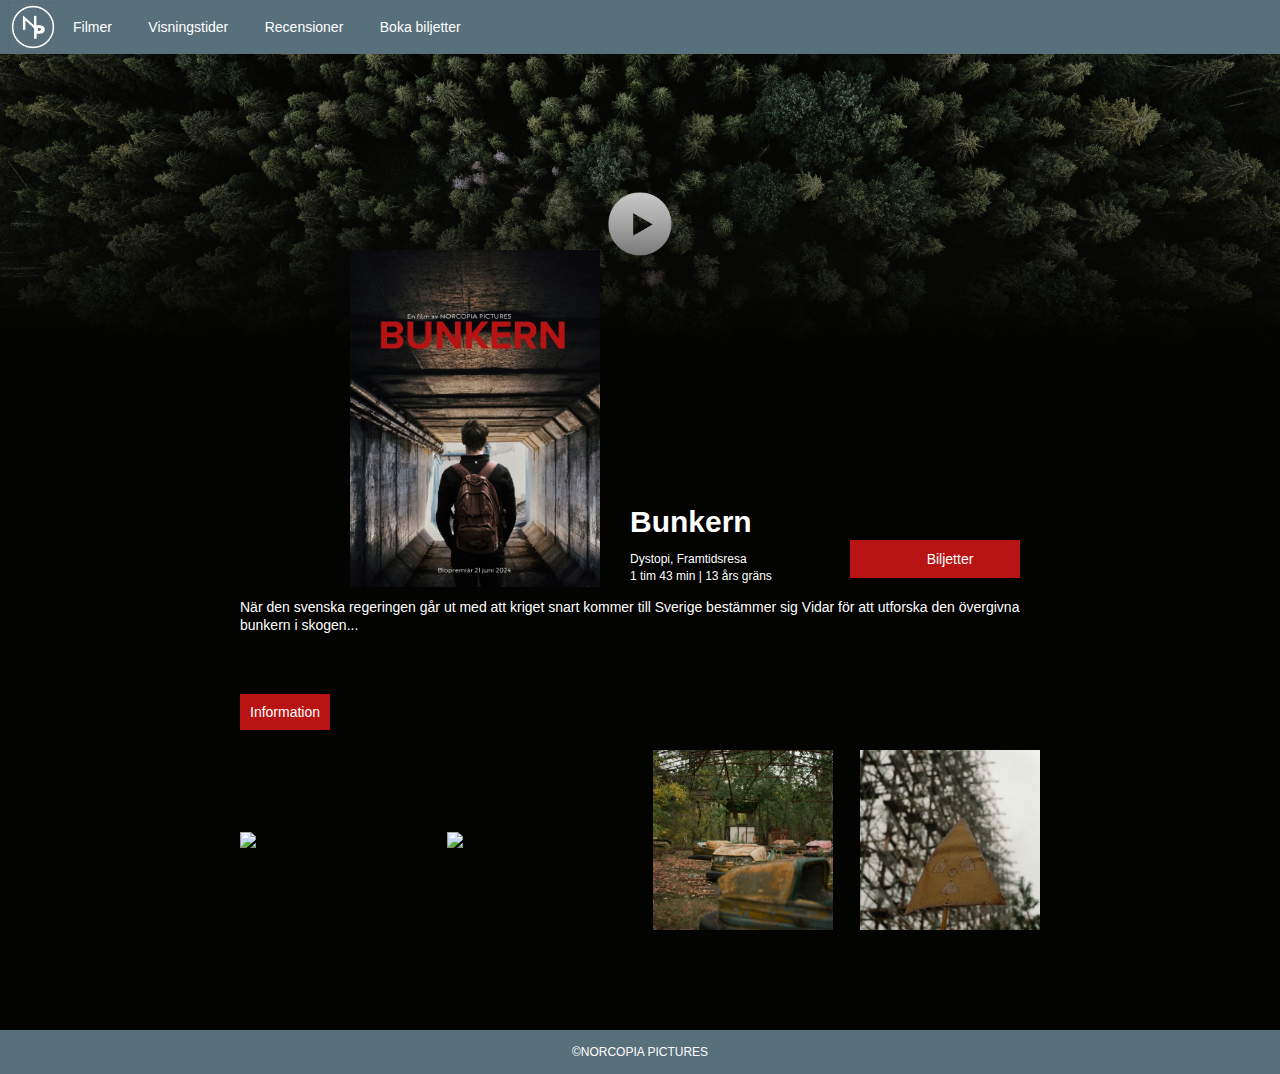
==== index.html @ 52b486f9 "Update index.html" ====
<!DOCTYPE html>
<html lang="sv">
  <head>
    <meta charset="UTF-8">
    <link rel="stylesheet" href="styles.css">
    <link rel="stylesheet" href="https://use.typekit.net/vzg0mgk.css">
    <script src="https://code.jquery.com/jquery-3.6.0.min.js"></script>
    <title>Bunkern</title>
  </head>
  <body>
  
    <div class="container">
  
    <header>

      <div class="logotyp">
        <img src="logga_norcopia.jpg" alt="Norcopia-logo" width="50px">
    
      </div>

        <nav>
            <ul>
                <li><a href="index.html">Filmer</a></li>
                <li><a href="tabell.html">Visningstider</a></li>
                <li><a href="recension.html">Recensioner</a></li>
                <li><a href="survey.html">Boka biljetter</a></li>
            </ul>
        </nav>
        <img id="bakgrundsbild" src= "bunkern_bakgrundsbild_fade.jpg" alt="Filmomslag för Bunkern" width="100%">
    </header>
    <main>
 
     <img id="filmomslag" src="filmomslag_webb.jpg" width="250px">
        
     <div class="rubrik"><h2>Bunkern</h2></div> 
        <div class="underrubrik"><strong><p>Dystopi, Framtidsresa</p></strong>
        <p>1 tim 43 min | 13 års gräns</p></div>

        <div class="biljettknapp">
        <a href="survey.html">Biljetter</a>
        </div>



       <div class="handling"><p> När den svenska regeringen går ut med att kriget snart kommer till Sverige bestämmer sig Vidar för att utforska den övergivna bunkern i skogen...</p></div>
       
       
       <!--knappfunktion som visar text med information om filmen-->
        <button id="infobutton">Information</button>
        <div id="hiddentext">
          <h4>Regi:</h4>
          <p>Ylva Johansson</p>
          <h4>Skådespelare:</h4>
          <p>Liam Olofsson, Emma Isaksson, Lucas Molander</p>
          <h4>Originaltitel:</h4>
          <p>Bunkern</p>
          <h4>Originalspråk</h4>
          <p>Svenska</p>
          <h4>Premiär</h4>
          <p>28 juni 2024</p>
        </div>
        <script src="landning.js"></script>

    <div class="galleri">
     <img src="bild1_bunkern.jpg" width="180px">
      <img src="bild2_bunkern.jpg" width="180px">
      <img src="bild3_bunkern.jpg" width="180px">
     <img src="bild4_bunkern.jpg" width="180px">
    </div>
    
  </main>
    <footer>
      <p>&copy;NORCOPIA PICTURES</p>
    </footer>
	</div>
  </body>
</html>
---- styles.css ----
/*styling för alla sidor*/
body{
    margin: auto;
    background-color: #030301;
    color: white;
    font-family: Futura PT, sans-serif;
}

.contatiner{
    display: grid;
    grid-template-columns: 400px 200px;
    grid-template-areas:
    'nav nav' /*nav och header verkar vara samma del i koden vi kanske kan ta bort ena?*/
    'header header'
    'main main'
    'footer footer';
    column-gap: 10px;
}

main{
    grid-area: main;
    width: 800px;
    margin: auto;
}

header{
    grid-area: header;
}

h1 {
    font-size: 24px;
    margin-bottom: 20px;
    margin-top: 40px;

}

.logotyp {
    position: absolute;
    margin-left: 8px;
    margin-top: 2px;
}

nav{
    text-align: left;
    background-color: #586F7C;
    padding: 2px;
    grid-area: nav;
}

li{
    list-style-type: none;
    display: inline;
}

a{
    text-decoration: none;
    color:white;
    padding: 1px;
    margin-left: 30px;
    font-size: 14px;
}

nav a:hover{

   border-bottom-width: 4px;
   border-bottom-style: solid;
   padding-bottom: 15px;
   border-color: #919ca3;

}

/*styling tabell*/ 

.banner {
margin-top: 50px;

}

table{
    width: 90%;
    margin: auto;
    text-align: center;
    padding: 5px;
    margin-bottom: 220px;
}

th, td{
    border: 1px solid #7bd4d2;
    font-family: Futura PT, sans-serif;
    padding: 7px;
}

th{
    color: #7bd4d2;
    font-size: 15pt;
    padding: 6px;
    border-color:#030301;
}

#rad1 {
    background-color: #B81414;
}

h1{
    text-align: left;
    color: white;
    font-weight: 200;
    
}

h3 {
font-size: 18px;
font-weight: 100;
}

/*styling biljetter*/ 
fieldset {
    font-size: 12pt;
    font-family: Futura PT, sans-serif;
    border: 5px solid;
    border-color: #7bd4d2;
    width: 80%;
    margin: auto;
    margin-bottom: 350px;
}

label{
    font-weight: 100;
}

legend {
    font-size: 15pt;
    font-weight: 600;
    padding: 10px;
}

input {
    width: 200px;
    background-color:#030301;
    border-color:#7bd4d2;
    color: white;
}

select {
    width: 200px;
    background-color:#030301;
    border-color:#7bd4d2;
    color: #7bd4d2;
}

input:hover, select:hover {
    border-color: #B81414;
}

#skicka {
    background-color: #030301;
    font-size: larger;
    font-weight: 800;
    color: #7bd4d2;
    border-color: #7bd4d2;
}

#skicka:hover {
    border-color: #B81414;
}


/*styling filmer*/ 
.galleri {
    display: flex;
    flex-direction: row;
    justify-content: center;
    justify-content: space-between;
    align-items: center;
    margin-bottom: 100px;
    grid-area: main;
}


img#filmomslag {
    position: absolute;
    top: 250px;
    left: 350px;
    z-index: 2;
    
}

.biljettknapp {
    position: absolute;
    left: 850px;
    top: 540px;
    font-size: 16px;
    padding: 10px;
    background-color:#B81414;
    width: 150px;
    text-align:center;
}

.biljettknapp:hover {
    background-color:#ed2727 ;
    
}

.rubrik {
    font-size: 20px;
    position: absolute;
    top: 480px;
    left: 630px;
    z-index: 2;  
}

.underrubrik {
    font-size: 12px;
    font-weight: 100;
    position: absolute;
    top: 545px;
    left: 630px;
    z-index: 2;
    line-height: 5px;
    
}

.handling {
    font-size: 14px;
    margin-top: 200px;
    margin-bottom:60px;
    line-height: 18px;
    grid-area: main;
}

#infobutton{
    background-color: #B81414;
    padding: 10px;
    color: white;
    margin-bottom: 20px;
    border: #B81414;
    font-size: 14px;
    font-weight: 500;
}

#hiddentext{
    display: none;
    margin-top: 10px;
    padding: 5px;
    background-color: #586F7C;   
    font-size: 14px;
    line-height: 5px;
    margin-bottom: 60px;
    line-height: 16px;
    grid-area: main;
}

/*styling recension*/
#recension-bakgrund{
    background-image: url(dave-reed-hzGaR9HDWtk-unsplash.png);
    background-size: cover;
    background-repeat: no-repeat;
    background-attachment: fixed;
}

.recension {
    font-size: 14px;
    line-height: 18px;
    width: auto;
}

#recension-rubrik{
    font-size: 32px;
    color: #B81414; /*den röda primärfärgen används för att skapa enhetlighet på sidan*/
    font-family: "futura-pt", sans-serif;
    font-weight: 700;
    font-style: normal;
}

#ingress{
    font-size: 16px; /*större textstorlek än brödtexten för att markera att detta är ingressen*/
    font-weight: 600; /*fetare text för att markera att detta är ingressen*/
}
#woods{
    float: right;
    -webkit-shape-outside: circle(500px); /*styling av texten position i förhållande till bilden*/
    shape-outside: circle(500px);/*styling av texten position i förhållande till bilden*/
    margin: 20px; /*marginalen runt bilden*/
}

#door{
    float: right; /*styling av texten position i förhållande till bilden*/
    -webkit-shape-outside: circle(500px); /*styling av texten position i förhållande till bilden*/
    shape-outside: circle(500px);
    margin: 20px;/*marginalen runt bilden*/
}

/*styling av betygd-delen i recensionen*/
.betyg-container{
    display: flex;
    align-items: center;
}

.femavfem {
    margin-left: 10px;
}

#text-betyg{
    margin-top: 2px;
}

/*styling footer*/ 
footer {
    grid-area: footer;
    font-size: 12px;
    text-align: center;
    background-color: #586F7C;
    position: relative;
    padding: 3px;
    bottom: 0;
    max-width: 100%;
}
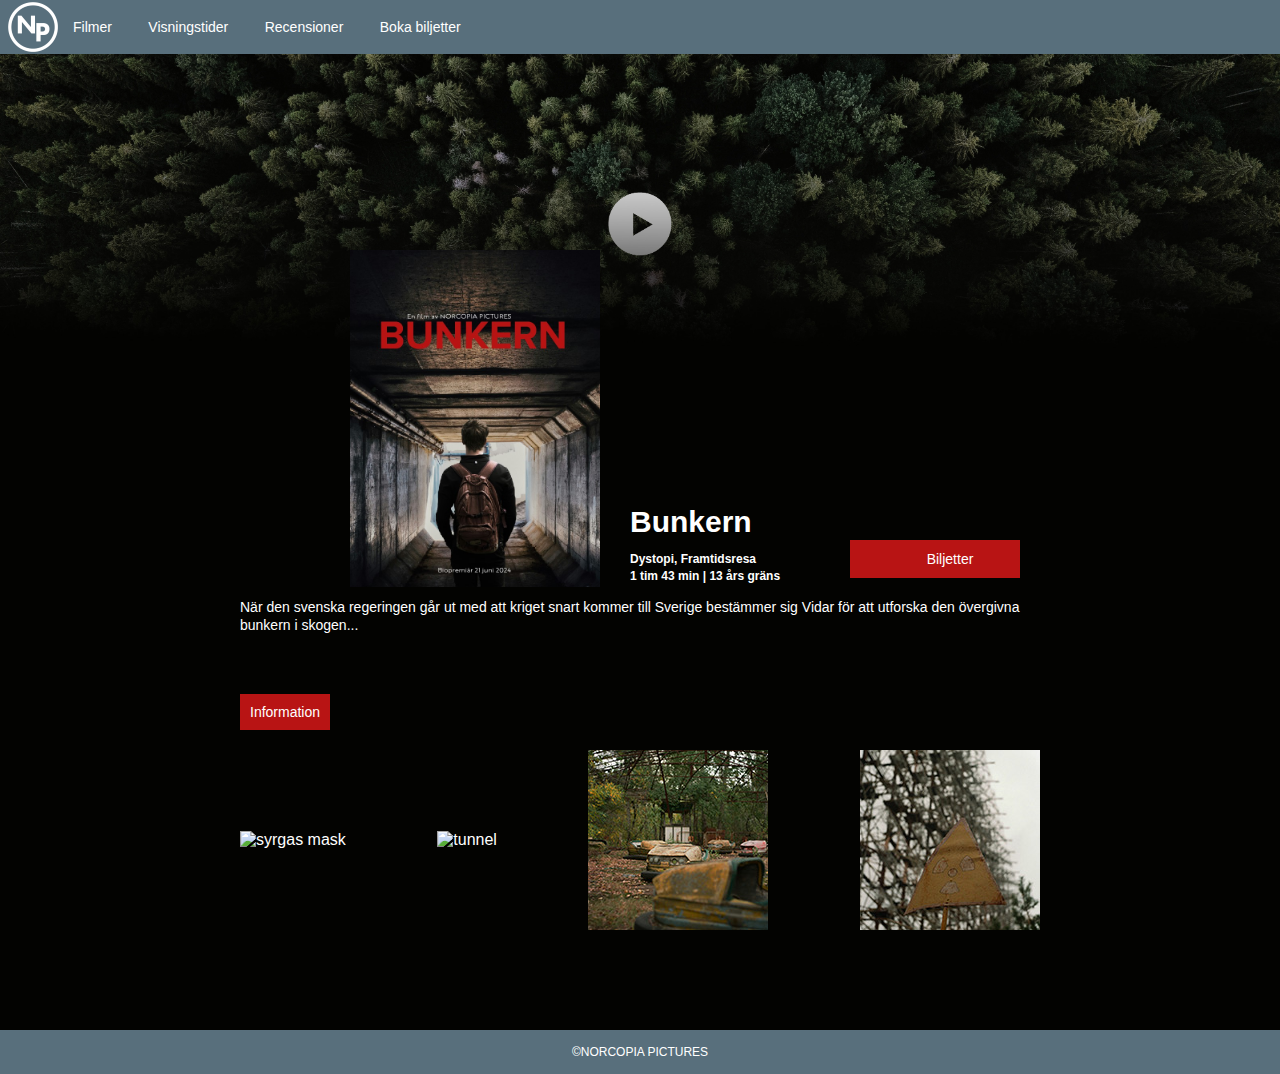
==== commit de73c7e5: "update" ====
--- a/index.html
+++ b/index.html
@@ -14,8 +14,7 @@
     <header>
 
       <div class="logotyp">
-        <img src="logga_norcopia.jpg" alt="Norcopia-logo" width="50px">
-    
+        <img src="logotyp.png" alt="Norcopia-logo" >
       </div>
 
         <nav>
@@ -26,14 +25,14 @@
                 <li><a href="survey.html">Boka biljetter</a></li>
             </ul>
         </nav>
-        <img id="bakgrundsbild" src= "bunkern_bakgrundsbild_fade.jpg" alt="Filmomslag för Bunkern" width="100%">
+        <img id="bakgrundsbild" src= "bunkern_bakgrundsbild_fade.jpg" alt="skog med playknapp">
     </header>
     <main>
  
-     <img id="filmomslag" src="filmomslag_webb.jpg" width="250px">
+     <img id="filmomslag" src="filmomslag_webb.jpg" alt="filmomslag bunkern">
         
      <div class="rubrik"><h2>Bunkern</h2></div> 
-        <div class="underrubrik"><strong><p>Dystopi, Framtidsresa</p></strong>
+        <div class="underrubrik"><p>Dystopi, Framtidsresa</p>
         <p>1 tim 43 min | 13 års gräns</p></div>
 
         <div class="biljettknapp">
@@ -62,10 +61,10 @@
         <script src="landning.js"></script>
 
     <div class="galleri">
-     <img src="bild1_bunkern.jpg" width="180px">
-      <img src="bild2_bunkern.jpg" width="180px">
-      <img src="bild3_bunkern.jpg" width="180px">
-     <img src="bild4_bunkern.jpg" width="180px">
+     <img src="bild1_bunkern.jpg" alt="syrgas mask">
+      <img src="bild2_bunkern.jpg" alt="tunnel">
+      <img src="bild3_bunkern.jpg" alt="övergiven nöjespark">
+     <img src="bild4_bunkern.jpg" alt="varning för radioaktiva ämnen skylt">
     </div>
     
   </main>
--- a/styles.css
+++ b/styles.css
@@ -39,6 +39,7 @@
     position: absolute;
     margin-left: 8px;
     margin-top: 2px;
+   width: 50px;
 }
 
 nav{
@@ -74,6 +75,7 @@
 
 .banner {
 margin-top: 50px;
+width: 800px;
 
 }
 
@@ -167,6 +169,11 @@
 
 
 /*styling filmer*/ 
+
+#bakgrundsbild {
+    width: 100%;
+}
+
 .galleri {
     display: flex;
     flex-direction: row;
@@ -183,6 +190,7 @@
     top: 250px;
     left: 350px;
     z-index: 2;
+    width: 250px;
     
 }
 
@@ -212,7 +220,7 @@
 
 .underrubrik {
     font-size: 12px;
-    font-weight: 100;
+    font-weight: bolder;
     position: absolute;
     top: 545px;
     left: 630px;
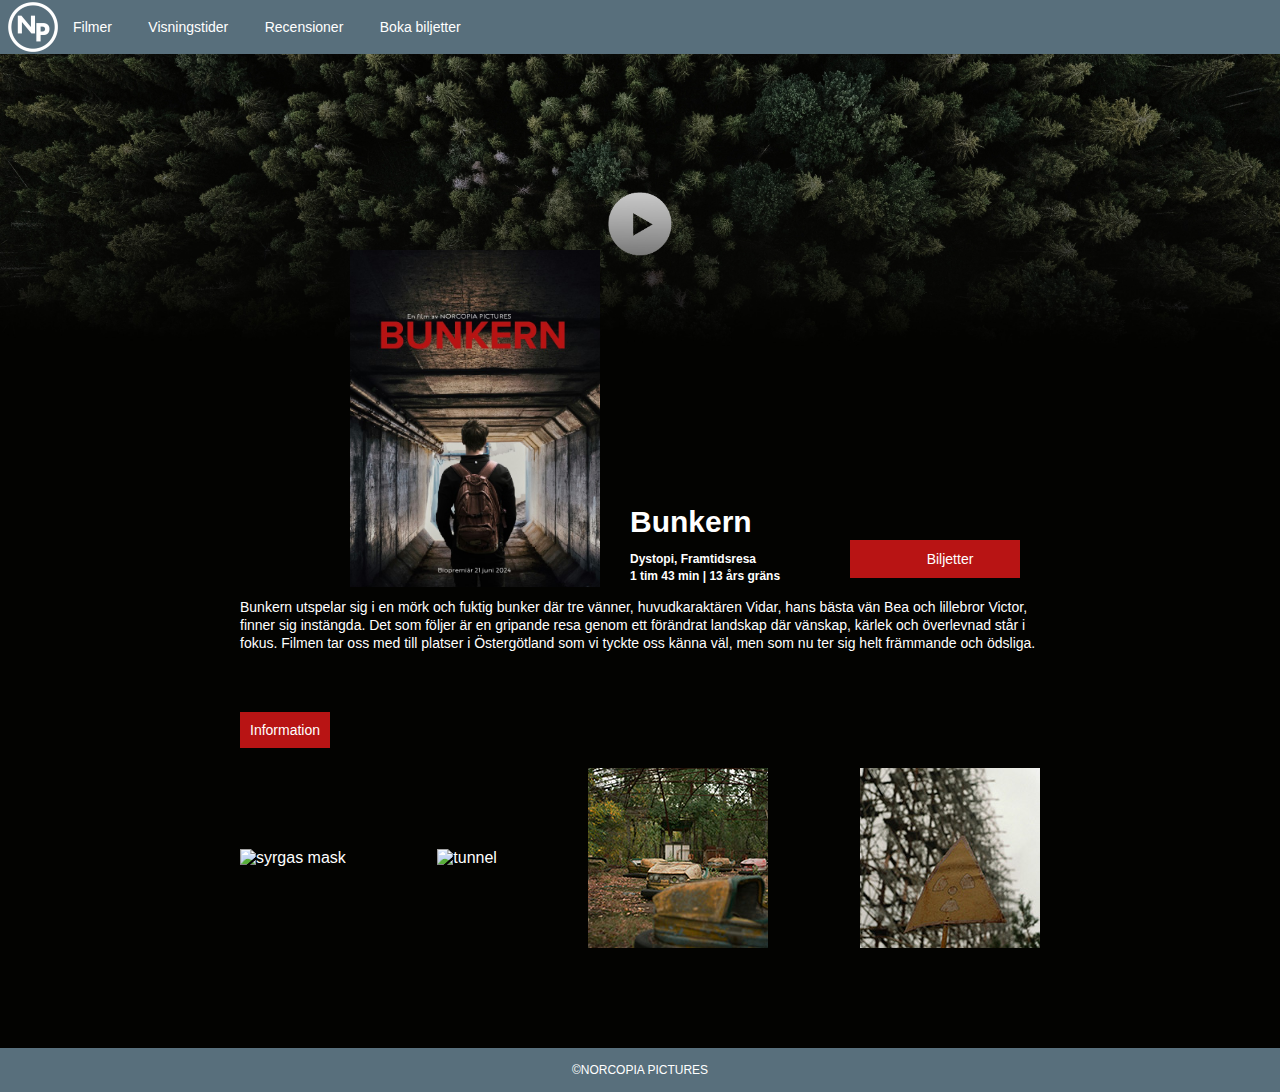
==== commit 18c5ff9a: "update" ====
--- a/index.html
+++ b/index.html
@@ -41,7 +41,7 @@
 
 
 
-       <div class="handling"><p> När den svenska regeringen går ut med att kriget snart kommer till Sverige bestämmer sig Vidar för att utforska den övergivna bunkern i skogen...</p></div>
+       <div class="handling"><p> Bunkern utspelar sig i en mörk och fuktig bunker där tre vänner, huvudkaraktären Vidar, hans bästa vän Bea och lillebror Victor, finner sig instängda. Det som följer är en gripande resa genom ett förändrat landskap där vänskap, kärlek och överlevnad står i fokus. Filmen tar oss med till platser i Östergötland som vi tyckte oss känna väl, men som nu ter sig helt främmande och ödsliga.</p></div>
        
        
        <!--knappfunktion som visar text med information om filmen-->
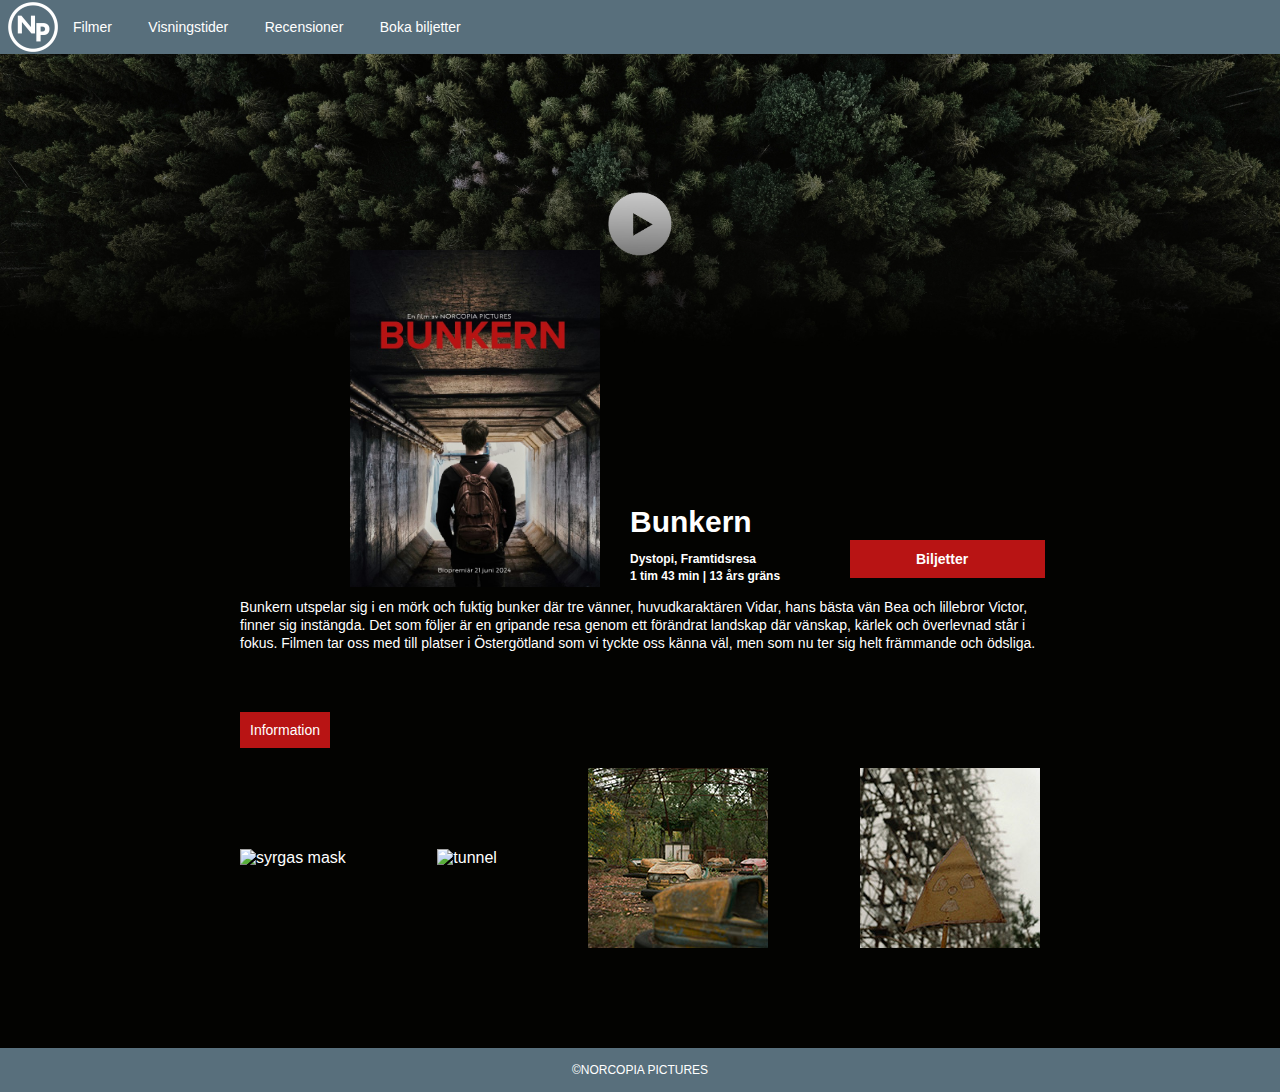
==== commit e269af30: "Update index.html" ====
--- a/index.html
+++ b/index.html
@@ -2,6 +2,7 @@
 <html lang="sv">
   <head>
     <meta charset="UTF-8">
+    <meta name="viewport" content="width=device-width, initial-scale=1">
     <link rel="stylesheet" href="styles.css">
     <link rel="stylesheet" href="https://use.typekit.net/vzg0mgk.css">
     <script src="https://code.jquery.com/jquery-3.6.0.min.js"></script>
--- a/styles.css
+++ b/styles.css
@@ -11,8 +11,7 @@
     display: grid;
     grid-template-columns: 400px 200px;
     grid-template-areas:
-    'nav nav' /*nav och header verkar vara samma del i koden vi kanske kan ta bort ena?*/
-    'header header'
+    'nav nav'
     'main main'
     'footer footer';
     column-gap: 10px;
@@ -24,16 +23,14 @@
     margin: auto;
 }
 
-header{
-    grid-area: header;
-}
-
 h1 {
     font-size: 24px;
     margin-bottom: 20px;
     margin-top: 40px;
 
 }
+
+/*styling för nav*/ 
 
 .logotyp {
     position: absolute;
@@ -68,7 +65,6 @@
    border-bottom-style: solid;
    padding-bottom: 15px;
    border-color: #919ca3;
-
 }
 
 /*styling tabell*/ 
@@ -76,15 +72,13 @@
 .banner {
 margin-top: 50px;
 width: 800px;
-
 }
 
 table{
-    width: 90%;
+    width: 100%;
     margin: auto;
     text-align: center;
-    padding: 5px;
-    margin-bottom: 220px;
+    padding: 30px;
 }
 
 th, td{
@@ -104,11 +98,12 @@
     background-color: #B81414;
 }
 
+/*styling allmänt*/ 
+
 h1{
     text-align: left;
     color: white;
     font-weight: 200;
-    
 }
 
 h3 {
@@ -117,14 +112,29 @@
 }
 
 /*styling biljetter*/ 
+
+form{
+    padding: 30px;
+    width: 60%;
+    margin: auto;
+}
+
+#biljettbild{
+    width: 200px;
+    position: relative; /*För att få bilden och textrutorna i bordern för fieldboxen gjorde jag bilden relative och fieldboxen absolute*/ 
+    margin-left: 55%;
+    margin-top: 80px;
+    margin-bottom: 260px; /*För att få footern längst på sidan*/ 
+}
+
 fieldset {
     font-size: 12pt;
     font-family: Futura PT, sans-serif;
     border: 5px solid;
     border-color: #7bd4d2;
-    width: 80%;
-    margin: auto;
-    margin-bottom: 350px;
+    position: absolute;
+    top: 100px; 
+    width: 500px;
 }
 
 label{
@@ -148,7 +158,7 @@
     width: 200px;
     background-color:#030301;
     border-color:#7bd4d2;
-    color: #7bd4d2;
+    color: white;
 }
 
 input:hover, select:hover {
@@ -166,6 +176,7 @@
 #skicka:hover {
     border-color: #B81414;
 }
+/*styling biljetter slut*/ 
 
 
 /*styling filmer*/ 
@@ -202,7 +213,9 @@
     padding: 10px;
     background-color:#B81414;
     width: 150px;
-    text-align:center;
+    font-weight: 700;
+    padding-left: 35px;
+    
 }
 
 .biljettknapp:hover {
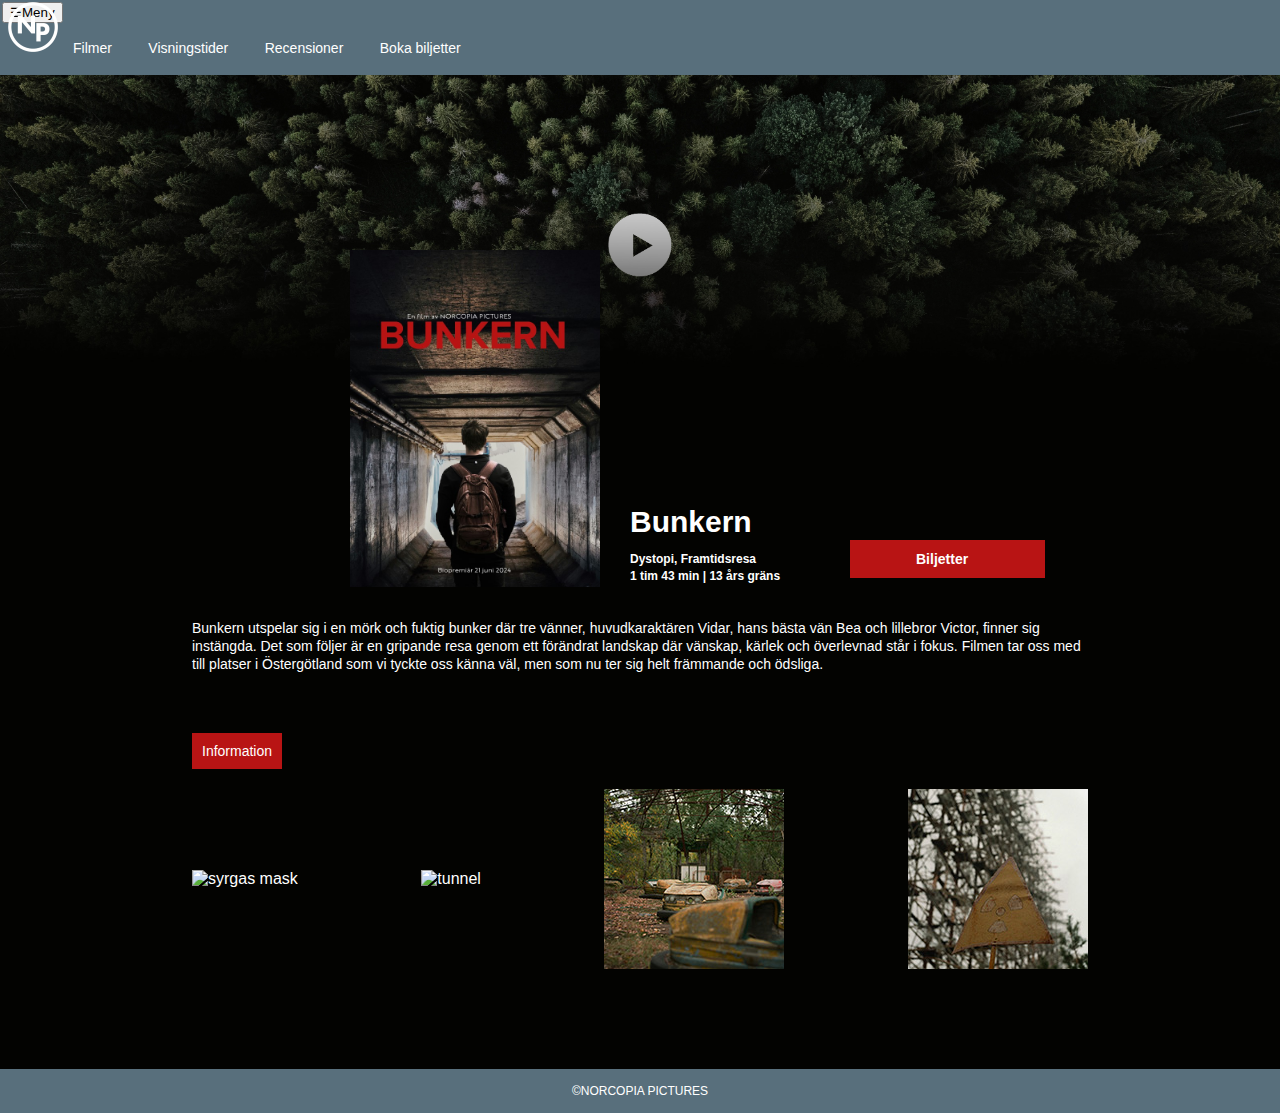
==== commit 915cd7af: "Update index.html" ====
--- a/index.html
+++ b/index.html
@@ -17,8 +17,9 @@
       <div class="logotyp">
         <img src="logotyp.png" alt="Norcopia-logo" >
       </div>
-
-        <nav>
+      
+      <nav class="menu">
+        <button class="hamburger">&#9776;Meny</button> <!--test test-->
             <ul>
                 <li><a href="index.html">Filmer</a></li>
                 <li><a href="tabell.html">Visningstider</a></li>
@@ -26,6 +27,9 @@
                 <li><a href="survey.html">Boka biljetter</a></li>
             </ul>
         </nav>
+        <script src="https://code.jquery.com/jquery-3.6.0.min.js"></script>
+        <script src="nav.js"></script>
+
         <img id="bakgrundsbild" src= "bunkern_bakgrundsbild_fade.jpg" alt="skog med playknapp">
     </header>
     <main>
--- a/styles.css
+++ b/styles.css
@@ -7,30 +7,39 @@
     font-family: Futura PT, sans-serif;
 }
 
-.contatiner{
+
+.container{
     display: grid;
-    grid-template-columns: 400px 200px;
+    grid-template-columns: 1fr;
     grid-template-areas:
-    'nav nav'
-    'main main'
-    'footer footer';
+    'nav'
+    'main'
+    'footer';
     column-gap: 10px;
 }
 
 main{
     grid-area: main;
-    width: 800px;
+    width: 70%;
     margin: auto;
 }
 
-h1 {
+h1{
     font-size: 24px;
     margin-bottom: 20px;
     margin-top: 40px;
-
-}
-
-/*styling för nav*/ 
+    text-align: left;
+    color: white;
+    font-weight: 200;
+}
+
+h3 {
+font-size: 18px;
+font-weight: 100;
+}
+
+
+/*styling för nav på*/ 
 
 .logotyp {
     position: absolute;
@@ -67,116 +76,19 @@
    border-color: #919ca3;
 }
 
-/*styling tabell*/ 
-
-.banner {
-margin-top: 50px;
-width: 800px;
-}
-
-table{
-    width: 100%;
-    margin: auto;
-    text-align: center;
-    padding: 30px;
-}
-
-th, td{
-    border: 1px solid #7bd4d2;
-    font-family: Futura PT, sans-serif;
-    padding: 7px;
-}
-
-th{
-    color: #7bd4d2;
-    font-size: 15pt;
-    padding: 6px;
-    border-color:#030301;
-}
-
-#rad1 {
-    background-color: #B81414;
-}
-
-/*styling allmänt*/ 
-
-h1{
-    text-align: left;
-    color: white;
-    font-weight: 200;
-}
-
-h3 {
-font-size: 18px;
-font-weight: 100;
-}
-
-/*styling biljetter*/ 
-
-form{
-    padding: 30px;
-    width: 60%;
-    margin: auto;
-}
-
-#biljettbild{
-    width: 200px;
-    position: relative; /*För att få bilden och textrutorna i bordern för fieldboxen gjorde jag bilden relative och fieldboxen absolute*/ 
-    margin-left: 55%;
-    margin-top: 80px;
-    margin-bottom: 260px; /*För att få footern längst på sidan*/ 
-}
-
-fieldset {
-    font-size: 12pt;
-    font-family: Futura PT, sans-serif;
-    border: 5px solid;
-    border-color: #7bd4d2;
-    position: absolute;
-    top: 100px; 
-    width: 500px;
-}
-
-label{
-    font-weight: 100;
-}
-
-legend {
-    font-size: 15pt;
-    font-weight: 600;
-    padding: 10px;
-}
-
-input {
-    width: 200px;
-    background-color:#030301;
-    border-color:#7bd4d2;
-    color: white;
-}
-
-select {
-    width: 200px;
-    background-color:#030301;
-    border-color:#7bd4d2;
-    color: white;
-}
-
-input:hover, select:hover {
-    border-color: #B81414;
-}
-
-#skicka {
-    background-color: #030301;
-    font-size: larger;
-    font-weight: 800;
-    color: #7bd4d2;
-    border-color: #7bd4d2;
-}
-
-#skicka:hover {
-    border-color: #B81414;
-}
-/*styling biljetter slut*/ 
+@media (max-width: 600px) {
+    nav {
+      display: flex;
+      flex-direction: column;
+    }
+  
+    li {
+      display: block;
+      margin: 10px 0;
+    }
+  }
+  
+/*styling alla sidor slut*/ 
 
 
 /*styling filmer*/ 
@@ -271,6 +183,107 @@
     line-height: 16px;
     grid-area: main;
 }
+/*styling filmer slut*/ 
+
+/*styling biljetter*/ 
+
+form{
+    padding: 30px;
+    width: 60%;
+    margin: auto;
+}
+
+#biljettbild{
+    width: 200px;
+    position: relative; /*För att få bilden och textrutorna i bordern för fieldboxen gjorde jag bilden relative och fieldboxen absolute*/ 
+    margin-left: 55%;
+    margin-top: 80px;
+    margin-bottom: 260px; /*För att få footern längst på sidan*/ 
+}
+
+fieldset {
+    font-size: 12pt;
+    font-family: Futura PT, sans-serif;
+    border: 5px solid;
+    border-color: #7bd4d2;
+    position: absolute;
+    top: 100px; 
+    width: 500px;
+}
+
+label{
+    font-weight: 100;
+}
+
+legend {
+    font-size: 15pt;
+    font-weight: 600;
+    padding: 10px;
+}
+
+input {
+    width: 200px;
+    background-color:#030301;
+    border-color:#7bd4d2;
+    color: white;
+}
+
+select {
+    width: 200px;
+    background-color:#030301;
+    border-color:#7bd4d2;
+    color: white;
+}
+
+input:hover, select:hover {
+    border-color: #B81414;
+}
+
+#skicka {
+    background-color: #030301;
+    font-size: larger;
+    font-weight: 800;
+    color: #7bd4d2;
+    border-color: #7bd4d2;
+}
+
+#skicka:hover {
+    border-color: #B81414;
+}
+/*styling biljetter slut*/ 
+
+/*styling tabell*/ 
+
+.banner {
+margin-top: 50px;
+width: 800px;
+}
+
+table{
+    width: 100%;
+    margin: auto;
+    text-align: center;
+    padding: 30px;
+}
+
+th, td{
+    border: 1px solid #7bd4d2;
+    font-family: Futura PT, sans-serif;
+    padding: 7px;
+}
+
+th{
+    color: #7bd4d2;
+    font-size: 15pt;
+    padding: 6px;
+    border-color:#030301;
+}
+
+#rad1 { 
+    background-color: #B81414;
+}
+/*styling tabell slut*/ 
+
 
 /*styling recension*/
 #recension-bakgrund{
@@ -300,19 +313,19 @@
 }
 #woods{
     float: right;
-    -webkit-shape-outside: circle(500px); /*styling av texten position i förhållande till bilden*/
-    shape-outside: circle(500px);/*styling av texten position i förhållande till bilden*/
+    -webkit-shape-outside: circle(50%); /*styling av texten position i förhållande till bilden*/
+    shape-outside: circle(50%);/*styling av texten position i förhållande till bilden*/
     margin: 20px; /*marginalen runt bilden*/
 }
 
 #door{
     float: right; /*styling av texten position i förhållande till bilden*/
-    -webkit-shape-outside: circle(500px); /*styling av texten position i förhållande till bilden*/
-    shape-outside: circle(500px);
+    -webkit-shape-outside: circle(50%); /*styling av texten position i förhållande till bilden*/
+    shape-outside: circle(50%);
     margin: 20px;/*marginalen runt bilden*/
 }
 
-/*styling av betygd-delen i recensionen*/
+/*styling av betyg-delen i recensionen*/
 .betyg-container{
     display: flex;
     align-items: center;
@@ -325,6 +338,7 @@
 #text-betyg{
     margin-top: 2px;
 }
+/*styling recension slut*/ 
 
 /*styling footer*/ 
 footer {
@@ -336,4 +350,5 @@
     padding: 3px;
     bottom: 0;
     max-width: 100%;
-}+}
+/*styling footer slut*/ 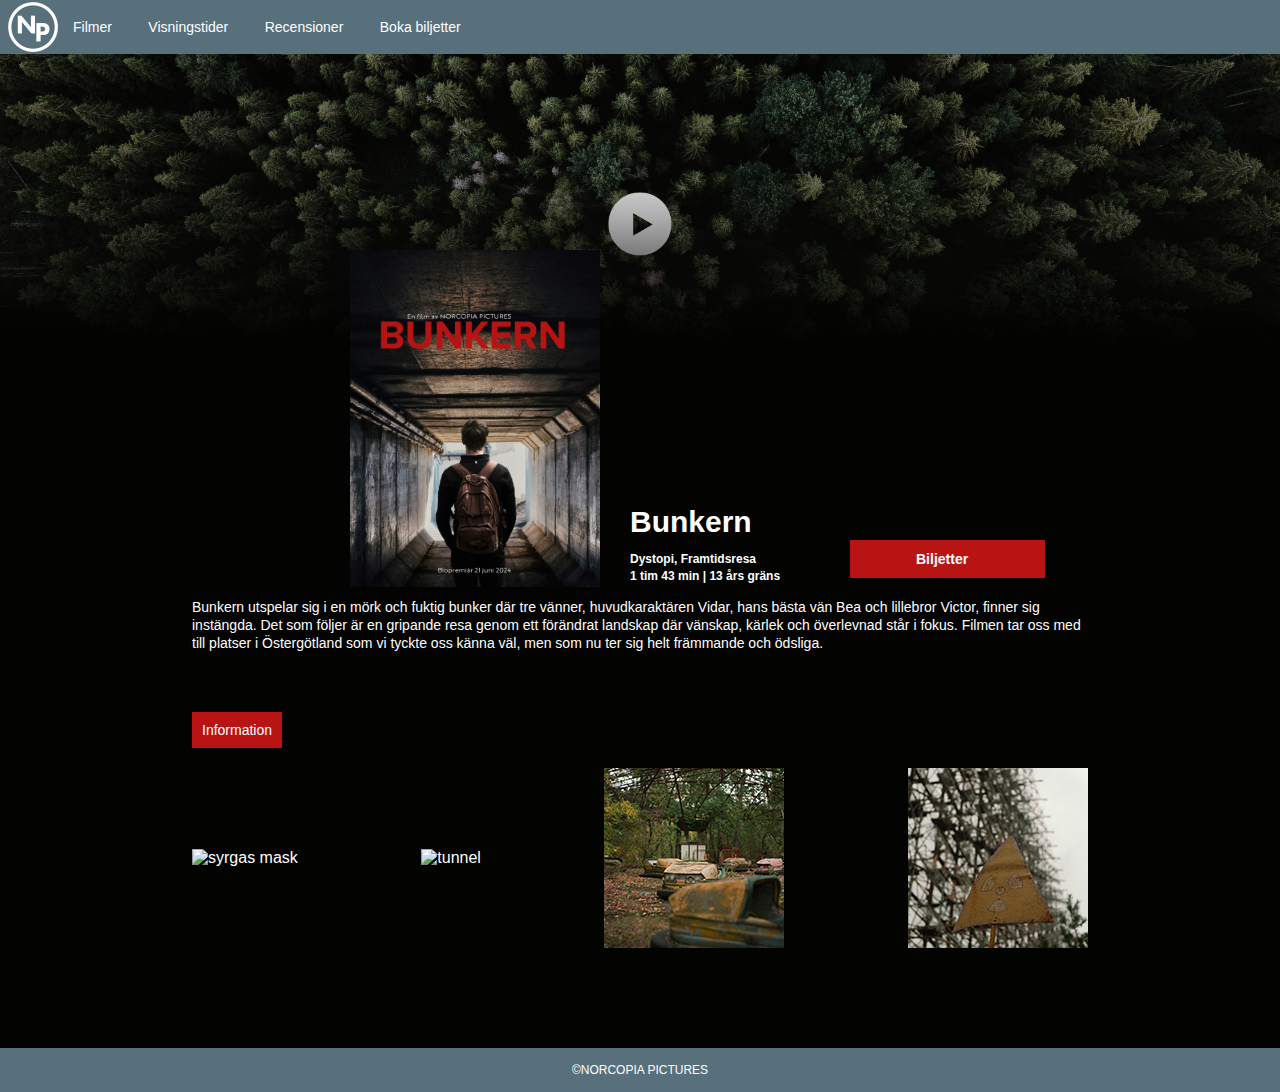
==== commit 4657684f: "Update index.html" ====
--- a/index.html
+++ b/index.html
@@ -19,7 +19,7 @@
       </div>
       
       <nav class="menu">
-        <button class="hamburger">&#9776;Meny</button> <!--test test-->
+        <button class="hamburger">&#9776;Meny</button><!--meny som visas vid visning på skärm med max 600px-->
             <ul>
                 <li><a href="index.html">Filmer</a></li>
                 <li><a href="tabell.html">Visningstider</a></li>
--- a/styles.css
+++ b/styles.css
@@ -76,7 +76,7 @@
    border-color: #919ca3;
 }
 
-@media (max-width: 600px) {
+@media screen and (max-width: 600px) {
     nav {
       display: flex;
       flex-direction: column;
@@ -86,8 +86,27 @@
       display: block;
       margin: 10px 0;
     }
-  }
-  
+    .menu ul {
+        display: ;
+    }
+    
+    .hamburger {
+        background-color: #586F7C;
+        font-size: 20px;
+        color:white;
+        cursor: pointer;
+    }
+}
+
+  @media (min-width: 601px) {
+    .hamburger {
+        display: none;
+    }
+    .menu {
+        display: block;
+    }
+}
+
 /*styling alla sidor slut*/ 
 
 
@@ -240,7 +259,7 @@
 }
 
 #skicka {
-    background-color: #030301;
+    background-color: hsl(60, 50%, 1%);
     font-size: larger;
     font-weight: 800;
     color: #7bd4d2;
@@ -250,6 +269,15 @@
 #skicka:hover {
     border-color: #B81414;
 }
+
+span{
+    color:#B81414;
+    font-family: Futura PT, sans-serif;
+    font-weight: 900;
+    display: block;
+    margin-top: 5px;
+}
+
 /*styling biljetter slut*/ 
 
 /*styling tabell*/ 
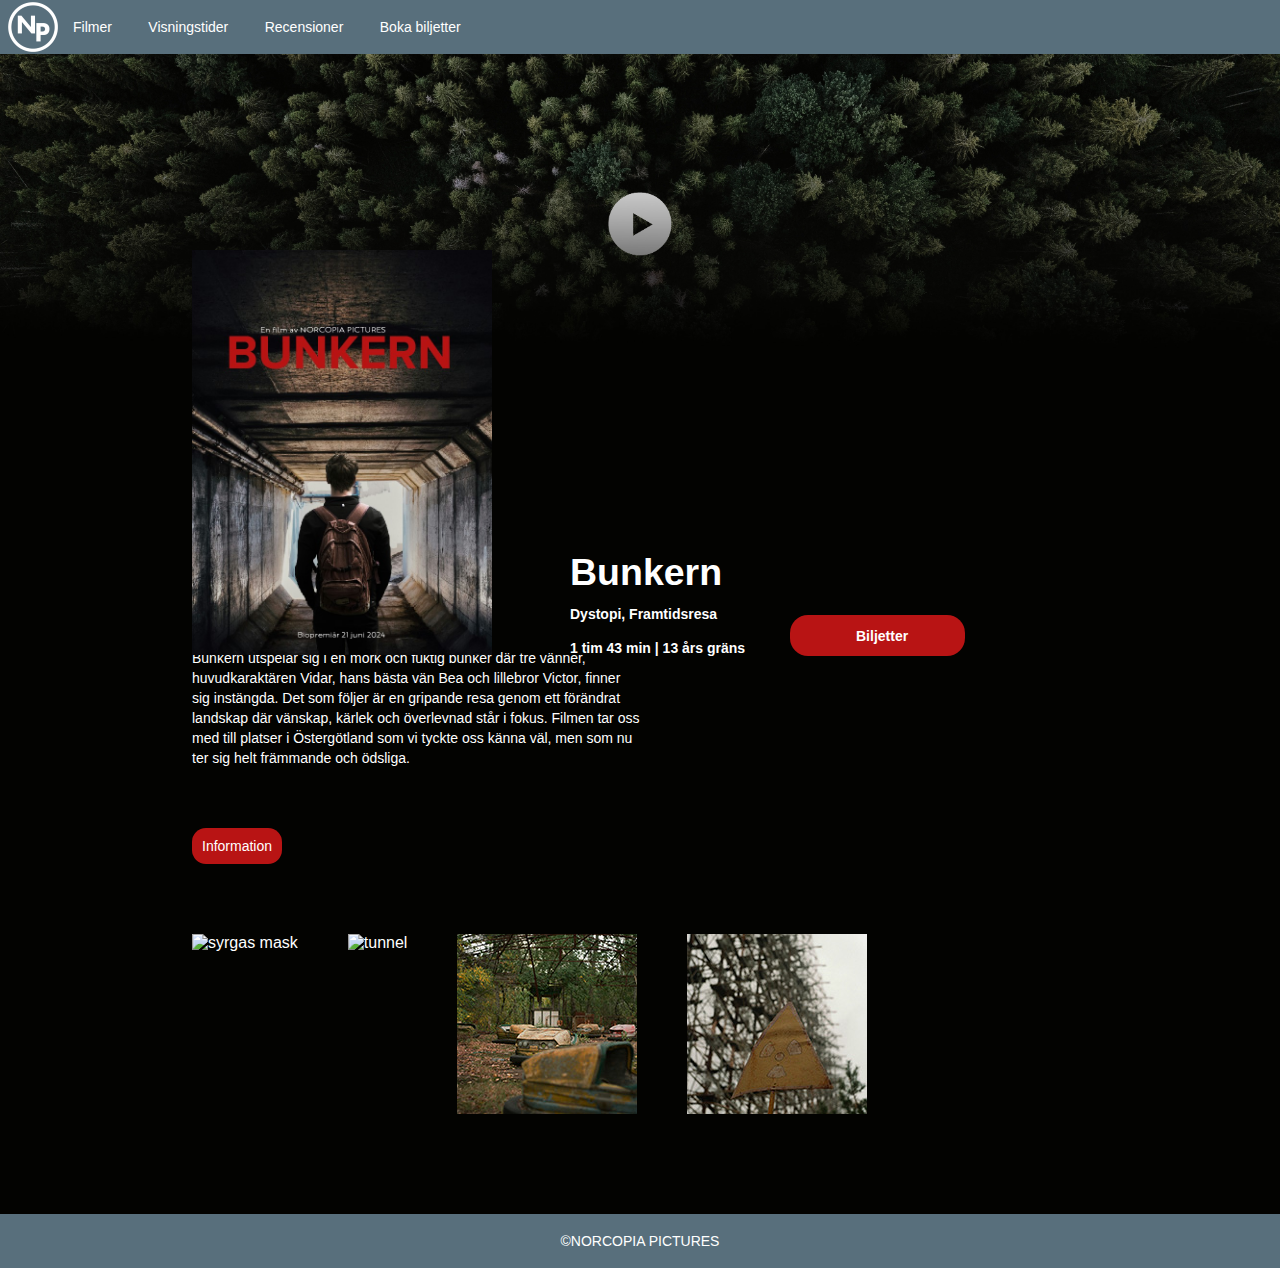
==== commit 38f0b3e2: "Update index.html" ====
--- a/index.html
+++ b/index.html
@@ -37,17 +37,15 @@
      <img id="filmomslag" src="filmomslag_webb.jpg" alt="filmomslag bunkern">
         
      <div class="rubrik"><h2>Bunkern</h2></div> 
-        <div class="underrubrik"><p>Dystopi, Framtidsresa</p>
-        <p>1 tim 43 min | 13 års gräns</p></div>
-
-        <div class="biljettknapp">
-        <a href="survey.html">Biljetter</a>
-        </div>
-
-
-
-       <div class="handling"><p> Bunkern utspelar sig i en mörk och fuktig bunker där tre vänner, huvudkaraktären Vidar, hans bästa vän Bea och lillebror Victor, finner sig instängda. Det som följer är en gripande resa genom ett förändrat landskap där vänskap, kärlek och överlevnad står i fokus. Filmen tar oss med till platser i Östergötland som vi tyckte oss känna väl, men som nu ter sig helt främmande och ödsliga.</p></div>
-       
+     <div class="underrubrik">
+      <p>Dystopi, Framtidsresa</p>
+      <p>1 tim 43 min | 13 års gräns</p>
+    </div>
+    
+    <div class="biljettknapp"><!--knapp till sidan för biljettköp-->
+      <a href="survey.html">Biljetter</a>
+    </div>
+    <div class="handling"><p> Bunkern utspelar sig i en mörk och fuktig bunker där tre vänner, huvudkaraktären Vidar, hans bästa vän Bea och lillebror Victor, finner sig instängda. Det som följer är en gripande resa genom ett förändrat landskap där vänskap, kärlek och överlevnad står i fokus. Filmen tar oss med till platser i Östergötland som vi tyckte oss känna väl, men som nu ter sig helt främmande och ödsliga.</p></div>
        
        <!--knappfunktion som visar text med information om filmen-->
         <button id="infobutton">Information</button>
@@ -66,16 +64,16 @@
         <script src="landning.js"></script>
 
     <div class="galleri">
-     <img src="bild1_bunkern.jpg" alt="syrgas mask">
+      <img src="bild1_bunkern.jpg" alt="syrgas mask">
       <img src="bild2_bunkern.jpg" alt="tunnel">
       <img src="bild3_bunkern.jpg" alt="övergiven nöjespark">
-     <img src="bild4_bunkern.jpg" alt="varning för radioaktiva ämnen skylt">
+      <img src="bild4_bunkern.jpg" alt="varning för radioaktiva ämnen skylt">
     </div>
     
   </main>
-    <footer>
-      <p>&copy;NORCOPIA PICTURES</p>
-    </footer>
+  <footer>
+    <p>&copy;NORCOPIA PICTURES</p>
+  </footer>
 	</div>
   </body>
 </html>
--- a/styles.css
+++ b/styles.css
@@ -4,7 +4,8 @@
     margin: auto;
     background-color: #030301;
     color: white;
-    font-family: Futura PT, sans-serif;
+    font-family: "futura-pt", sans-serif;
+    overflow: auto;
 }
 
 
@@ -34,12 +35,19 @@
 }
 
 h3 {
-font-size: 18px;
-font-weight: 100;
-}
-
-
-/*styling för nav på*/ 
+    font-size: 18px;
+    font-weight: 100;
+}
+
+p{
+    font-size: 14px;
+    width: auto;
+    line-break: auto;
+    line-height: 20px;
+}
+
+
+/*styling för nav*/ 
 
 .logotyp {
     position: absolute;
@@ -76,6 +84,7 @@
    border-color: #919ca3;
 }
 
+/*styling för hamburger-meny som visas för skärmar med max 600px*/
 @media screen and (max-width: 600px) {
     nav {
       display: flex;
@@ -85,16 +94,21 @@
     li {
       display: block;
       margin: 10px 0;
+      padding: 5px;
     }
     .menu ul {
-        display: ;
+        display: none;
     }
     
     .hamburger {
         background-color: #586F7C;
+        border: #586F7C;
+        padding: 15px;
+        padding-left: 70px;
         font-size: 20px;
         color:white;
         cursor: pointer;
+        text-align: left;
     }
 }
 
@@ -106,7 +120,6 @@
         display: block;
     }
 }
-
 /*styling alla sidor slut*/ 
 
 
@@ -119,46 +132,47 @@
 .galleri {
     display: flex;
     flex-direction: row;
-    justify-content: center;
-    justify-content: space-between;
-    align-items: center;
+    column-gap: 50px;
     margin-bottom: 100px;
+    margin-top: 50px;
     grid-area: main;
+    
 }
 
 
 img#filmomslag {
     position: absolute;
     top: 250px;
-    left: 350px;
     z-index: 2;
-    width: 250px;
+    width: 300px;
+    grid-area: main;
     
 }
 
 .biljettknapp {
     position: absolute;
-    left: 850px;
-    top: 540px;
-    font-size: 16px;
+    left: 790px;
+    top: 615px;
+    font-size: 18px;
     padding: 10px;
     background-color:#B81414;
-    width: 150px;
+    width: 130px;
     font-weight: 700;
     padding-left: 35px;
-    
-}
-
-.biljettknapp:hover {
-    background-color:#ed2727 ;
+    border-radius: 1em;
+    
+}
+
+.biljettknapp:hover, #infobutton:hover {
+    background-color:#ed2727;
     
 }
 
 .rubrik {
-    font-size: 20px;
+    font-size: 25px;
     position: absolute;
-    top: 480px;
-    left: 630px;
+    top: 520px;
+    left: 570px;
     z-index: 2;  
 }
 
@@ -166,19 +180,19 @@
     font-size: 12px;
     font-weight: bolder;
     position: absolute;
-    top: 545px;
-    left: 630px;
+    top: 590px;
+    left: 570px;
     z-index: 2;
-    line-height: 5px;
     
 }
 
 .handling {
     font-size: 14px;
-    margin-top: 200px;
+    margin-top: 250px;
     margin-bottom:60px;
     line-height: 18px;
     grid-area: main;
+    max-width: 50%;
 }
 
 #infobutton{
@@ -189,6 +203,7 @@
     border: #B81414;
     font-size: 14px;
     font-weight: 500;
+    border-radius: 1em;
 }
 
 #hiddentext{
@@ -201,33 +216,93 @@
     margin-bottom: 60px;
     line-height: 16px;
     grid-area: main;
+    border-radius: 1em;
+}
+
+/*stylig på landningssidan, anpassad för skärmad med max 600px*/
+@media screen and (max-width: 600px) {
+    .galleri {
+        flex-direction: column;
+        align-items: center; 
+    }
+
+    img#filmomslag {
+        position: static; 
+        width: 100%; 
+        margin-bottom: 20px; 
+    }
+
+    .biljettknapp{
+        position: static; 
+        max-width: 50%;
+        align-items: center;
+    }
+
+    .rubrik,
+    .underrubrik,
+    #infobutton,
+    #hiddentext {
+        position: static; 
+        width: 100%; 
+        text-align: center;
+        left: 0;
+    }
+
+    .handling{
+        text-align: left;
+        margin-top: 10px;
+        max-width: 100%;
+        font-size: 16px;
+    }
 }
 /*styling filmer slut*/ 
 
 /*styling biljetter*/ 
 
+@media only screen and (max-width: 600px) {
+    form {
+        margin: auto;
+    }
+    
+    form #biljettbild {
+        width: 210px;
+        float: none;
+        display: block;
+        margin-top: 20px;
+        margin-left: 0px;
+        margin-bottom: -20px;
+    }
+    
+    form fieldset {
+        width: 200px;
+        top: 100px; 
+        margin: auto;
+        margin-bottom: -240px;
+    }
+}
+
 form{
-    padding: 30px;
-    width: 60%;
     margin: auto;
+    padding-top: 50px;
+    padding-bottom: 260px;
 }
 
 #biljettbild{
-    width: 200px;
-    position: relative; /*För att få bilden och textrutorna i bordern för fieldboxen gjorde jag bilden relative och fieldboxen absolute*/ 
-    margin-left: 55%;
-    margin-top: 80px;
-    margin-bottom: 260px; /*För att få footern längst på sidan*/ 
+    width: 210px;
+    border: solid white;
+    float: right;
+    margin-top: -287px;
+    margin-left: 240px;
 }
 
 fieldset {
     font-size: 12pt;
-    font-family: Futura PT, sans-serif;
+    font-family: "futura-pt", sans-serif;
     border: 5px solid;
     border-color: #7bd4d2;
-    position: absolute;
+    width: 400px;
     top: 100px; 
-    width: 500px;
+    margin: auto;
 }
 
 label{
@@ -241,14 +316,16 @@
 }
 
 input {
-    width: 200px;
+    border: 2px solid;
+    width: 205px;
     background-color:#030301;
     border-color:#7bd4d2;
     color: white;
 }
 
 select {
-    width: 200px;
+    border: 2px solid;
+    width: 210px;
     background-color:#030301;
     border-color:#7bd4d2;
     color: white;
@@ -259,11 +336,12 @@
 }
 
 #skicka {
-    background-color: hsl(60, 50%, 1%);
+    border: 2px solid;
     font-size: larger;
     font-weight: 800;
     color: #7bd4d2;
-    border-color: #7bd4d2;
+    border-color:#7bd4d2;
+    width: 213px;
 }
 
 #skicka:hover {
@@ -272,19 +350,18 @@
 
 span{
     color:#B81414;
-    font-family: Futura PT, sans-serif;
+    font-family: "futura-pt", sans-serif;
     font-weight: 900;
     display: block;
     margin-top: 5px;
 }
-
 /*styling biljetter slut*/ 
 
 /*styling tabell*/ 
 
 .banner {
-margin-top: 50px;
-width: 800px;
+    width: 100%;
+    margin-top: 30px;
 }
 
 table{
@@ -296,7 +373,7 @@
 
 th, td{
     border: 1px solid #7bd4d2;
-    font-family: Futura PT, sans-serif;
+    font-family: "futura-pt", sans-serif;
     padding: 7px;
 }
 
@@ -333,24 +410,28 @@
     font-family: "futura-pt", sans-serif;
     font-weight: 700;
     font-style: normal;
+    border: 2px solid #030301;
+    border-radius: 5em;
+    background: #030301;
+    text-align: center;
 }
 
 #ingress{
     font-size: 16px; /*större textstorlek än brödtexten för att markera att detta är ingressen*/
     font-weight: 600; /*fetare text för att markera att detta är ingressen*/
 }
-#woods{
+#woods,#door{
     float: right;
-    -webkit-shape-outside: circle(50%); /*styling av texten position i förhållande till bilden*/
-    shape-outside: circle(50%);/*styling av texten position i förhållande till bilden*/
-    margin: 20px; /*marginalen runt bilden*/
-}
-
-#door{
-    float: right; /*styling av texten position i förhållande till bilden*/
-    -webkit-shape-outside: circle(50%); /*styling av texten position i förhållande till bilden*/
-    shape-outside: circle(50%);
-    margin: 20px;/*marginalen runt bilden*/
+    shape-outside: circle(60%);/*styling av texten position i förhållande till bilderna*/
+    margin: 2em; /*marginalen runt bilderna*/
+}
+
+/*anpassar bilderna för skärmar med max 600px*/
+@media screen and (max-width: 600px){
+    #woods,#door{
+        justify-content: center;
+        margin: 4em;
+    }
 }
 
 /*styling av betyg-delen i recensionen*/
